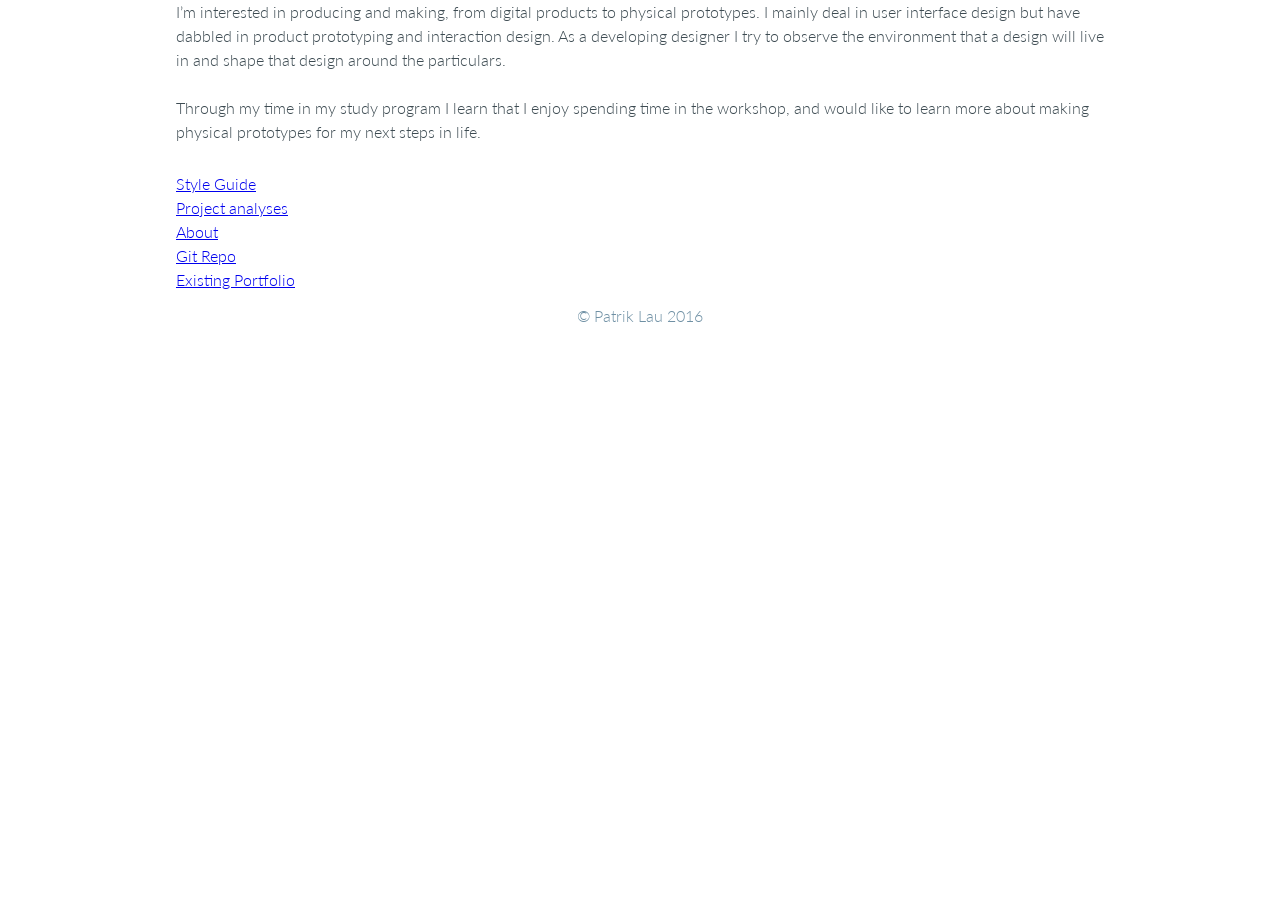
==== app/about.html @ df5f6fa4 "Initial commit and previous work" ====
<!DOCTYPE html>
<html lang="en">
  <head>
  <meta name="viewport" content="width=device-width,initial-scale=1,maximum-scale=1">
  <meta name="description" content="Patrik Lau an interaction design and UX designer.">
	<meta http-equiv="Content-Type" content="text/html; charset=UTF-8" />
	<title>PLau</title>
  <link href='https://fonts.googleapis.com/css?family=Lato:100,200,300,400,500,600,700,800,900' rel='stylesheet' type='text/css'>
	<link href="css/grids.css" rel="stylesheet">
	<link href="css/main.css" rel="stylesheet">
	<!-- <link href="css/animations.css" rel="stylesheet"> Not needed ATM -->
  <link href="css/font-awesome.css" rel="stylesheet">
  </head>
  <body>
    <section id="about" class="col-12">
      <div class="fixedsize centered">
				<p>
          I’m interested in producing and making, from digital products to physical prototypes. I mainly deal in user interface design but have dabbled in product prototyping and interaction design. As a developing designer I try to observe the environment that a design will live in and shape that design around the particulars.
        </p>
				<p>
          Through my time in my study program I learn that I enjoy spending time in the workshop, and would like to learn more about making physical prototypes for my next steps in life.
        </p>
			</div>
    </section>
    <footer class="col-12 footer">
      <div class="fixedsize centered">
        <ul>
          <li>
            <a href="styleguide.html">Style Guide</a>
          </li>
          <li>
            <a href="analyses.html">Project analyses</a>
          </li>
          <li>
            <a href="about.html">About</a>
          </li>
          <li>
            <a href="https://github.com/icyTan/portfolio">Git Repo</a>
          </li>
          <li>
            <a href="http://getpatlau.com/about.html">Existing Portfolio</a>
          </li>
        </ul>
        <p class="footer-copyright">© Patrik Lau 2016</p>
      </div>
    </footer>
  </body>
</html>
---- app/css/grids.css ----
/* Grid */
*, *::after, *::before {
  -webkit-box-sizing: border-box;
  -moz-box-sizing: border-box;
	box-sizing: border-box;
}

[class*='col-']{
  display:inline-block;
  float: left;
	padding: 0;
  /* To have all columns on low res be full sized*/
  width:100%;
  /* This is for content fixing, not the correct fix need to source a better fix*/
  min-height: 1px;
}


/* Makes the any col have content */
[class*='col-']::before, [class*='col-']::after{
  content: "";
  display: block;
}

[class*='col-']::after{
  clear:both;
}

@media (min-width:50em) {
  .col-1 {
  	width:8.33%;
  }
  .col-2 {
  	width:16.66%;
  }
  .col-3 {
  	width:25%;
  }
  .col-4 {
  	width:33.33%;
  }
  .col-5 {
  	width:41.66%;
  }
  .col-6 {
  	width:50%;
  }
  .col-7 {
  	width:58.33%;
  }
  .col-8 {
  	width:66.66%;
  }
  .col-9 {
  	width:75%;
  }
  .col-10 {
  	width:83.33%;
  }
  .col-11 {
  	width:91.66%;
  }
  .col-12 {
  	width:100%;
  }
}

@media (min-width:75em){
  .col-1 {
  	width:8.33%;
  }
  .col-2 {
  	width:16.66%;
  }
  .col-3 {
  	width:25%;
  }
  .col-4 {
  	width:33.33%;
  }
  .col-5 {
  	width:41.66%;
  }
  .col-6 {
  	width:50%;
  }
  .col-7 {
  	width:58.33%;
  }
  .col-8 {
  	width:66.66%;
  }
  .col-9 {
  	width:75%;
  }
  .col-10 {
  	width:83.33%;
  }
  .col-11 {
  	width:91.66%;
  }
  .col-12 {
  	width:100%;
  }
}
---- app/css/main.css ----
/* Size fixing and pre-adjustments*/
html, body, div, span, applet, object, iframe, h1, h2, h3, h4, h5, h6, p, blockquote, pre, a, abbr, acronym, address, big, cite, code, del, dfn, em, img, ins, kbd, q, s, samp, small, strike, strong, sub, sup, tt, var, b, u, i, center, dl, dt, dd, ol, ul, li, fieldset, form, label, legend, table, caption, tbody, tfoot, thead, tr, th, td, article, aside, canvas, details, embed, figure, figcaption, footer, header, hgroup, menu, nav, output, ruby, section, summary, time, mark, audio, video {
  margin: 0;
  padding: 0;
  border: 0;
  font-size: 100%;
  font: inherit;
  vertical-align: baseline;
}

article, aside, details, figcaption, figure, footer, header, hgroup, menu, nav, section {
  display: block;
}

html{
  height:100%;
}

/* From exising portfolio */
/* Main elements */
body{
  height: 100%;
  background-color: #fff;
  font-family: 'Lato',Arial,sans-serif;
  font-weight: 300;
  font-size: 1rem;
  line-height: 1;
  color: #3D4B52;
  -webkit-tap-highlight-color: transparent;
}

p{
	line-height: 1.5;
	margin-bottom: 1.5rem;
	font-weight:300;
}

h1{
	margin-bottom: 1.5rem;
	font-weight: 700;
	font-size: 2.25rem;
	line-height: 1.25;
}

h2{
	margin-bottom: 1.5rem;
    font-weight: 500;
    font-size: 1.6875rem;
    line-height: 1.25;
    color: #FF5A36;
}

h3{
	margin-bottom: 1rem;
    font-weight: 500;
    font-size: 1.6875rem;
    line-height: 1;
    color: #FF5A36;
}

/* Alignment classes */
.fixedsize {
  max-width: 960px;
}

.centered{
	width: 100%;
	margin-right: auto;
	margin-left: auto;
	padding-left: 1rem;
	padding-right: 1rem;
}

/*footer from existing portfolio*/
footer ul{
  list-style-type: none;
}

footer li{
  margin-top: 0.5em;
}

.footer{
	display: table-row;
	height: 1px;
}

.footer-contact{
	padding-top: 3rem;
	font-size: 1.3125rem;
	text-align: center;
	color: #6F90A4;
}

.footer-contact-btn{
	margin-top: 1rem;
	margin-bottom: 1.5rem;
}

.footer-copyright{
	margin-top:1rem;
	margin-bottom: 3rem;
	font-size: 1rem;
	text-align: center;
	color:#6F90A4;
}
---- app/css/animations.css ----
/* Sticky Header from existing portfolio */
/*header*/
.header-bar{
	transition: height 0.25s, box-shadow 0.25s, background-color 0.125s;
    position: fixed;
    z-index: 10;
    width: 100%;
    height: 6.25rem;
    background-color: transparent;
    box-shadow: none;
}

.header-bar.-sticky{
	height: 3.75rem;
    background-color: #fff;
    box-shadow: 0 1px 6px rgba(0,0,0,0.12);
}

.header-bar-nav{
	padding-left:0;
	list-style: none;
}

.header-bar-nav>li{
	display: inline-block;
}

.header-bar-logo>a{
	color: #FF5A36;
}

.header-bar-logo{
	transition: opacity 0.125s, padding-top 0.25s, width 0.25s, height 0.25s;
	padding-top: 3.9375rem;
    padding-left: 0rem;
	margin-left: auto;
	font-weight: 700;
    text-transform: uppercase;
}

.header-bar-logo>a{
	text-decoration: none;
	font-size: 2rem;
}

.header-bar-nav-item{
	transition: opacity 0.35s, padding-top 0.25s;
    display: inline-block;
    float: left;
    padding-top: 3.9375rem;
    padding-left: 1rem;
    font-size: 0.875rem;
    font-weight: 700;
    text-transform: uppercase;
    text-decoration: none;
    color: #FF5A36;
}

.header-bar-nav-item.-active{
    color: #0891e1;
}

.header-bar-nav-item:hover{
	color: #0891e1;
}

.header-bar-nav-item>p{
	transition:color 0.125s;
	cursor:pointer;
	margin-bottom: 0;
	font-size:0.875rem;
	font-weight: 600;
}

/*header sticky*/

.header-bar.-sticky{
	height: 3.75rem;
    background-color: #fff;
    box-shadow: 0 1px 6px rgba(0,0,0,0.12);
}

.header-bar.-sticky .header-bar-nav-item{
    padding-top: 1.75rem;
    padding-bottom: 0.9375rem;
}

.header-bar.-sticky .header-bar-logo{
	padding-top: 1.2rem;
	padding-bottom: 0.9375rem;
}


/*transition*/
.enter-transition-target{
	transition: opacity 0.35s;
    opacity: 0;
    /*transform: translateY(-25px);*/
}
.-loaded{
    opacity: 1;
    /*transform: translateY(0);*/
}
.-unloading{
	opacity: 0;
	/*transform: translate(-25px);*/
}
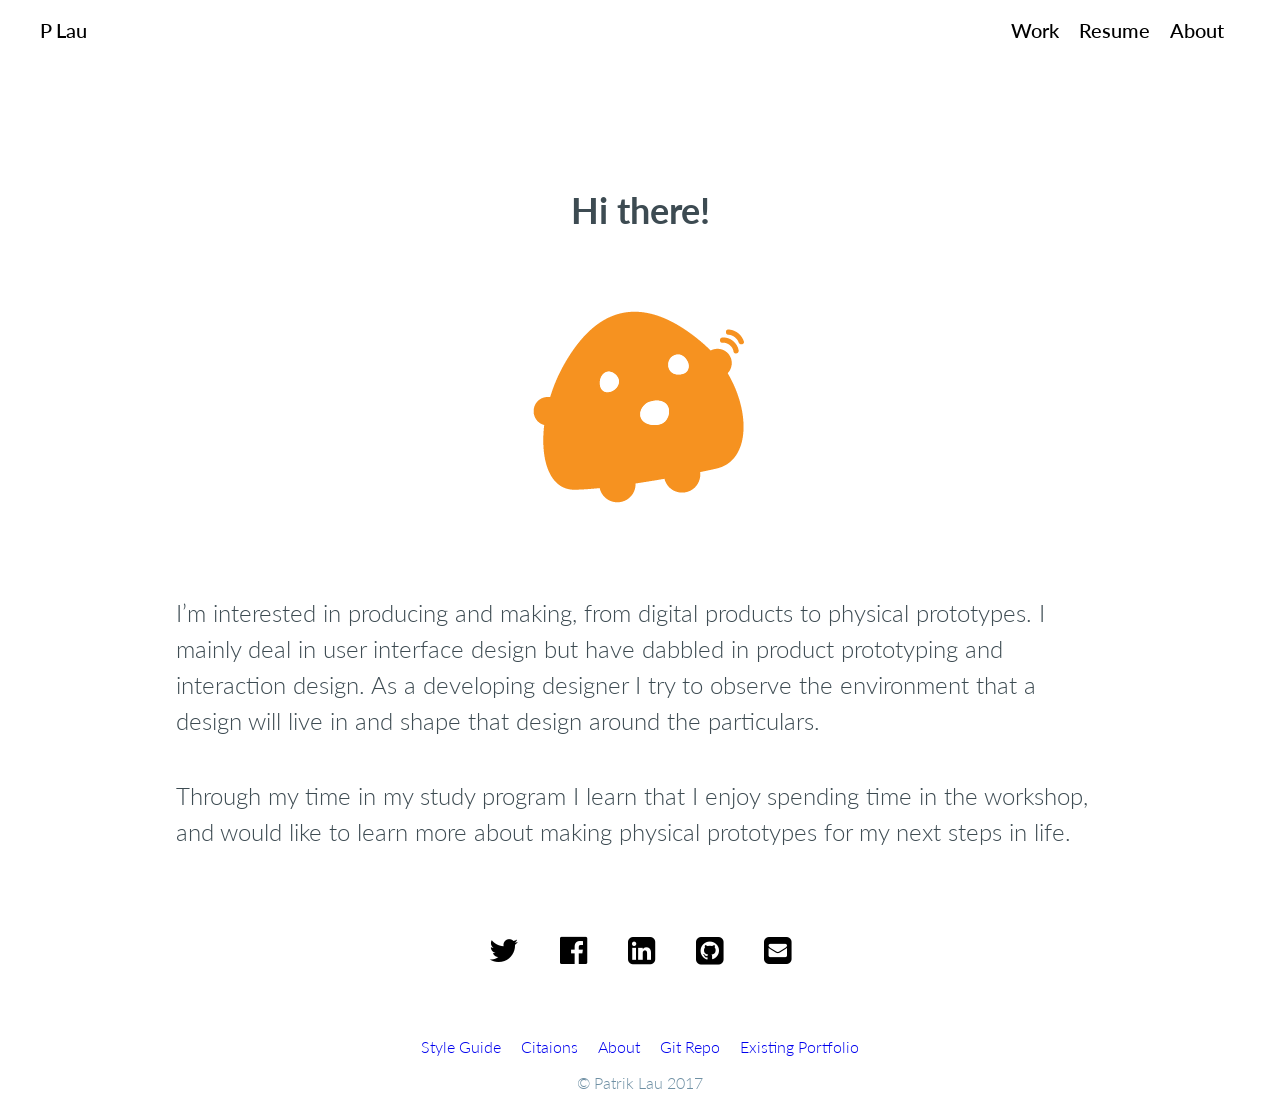
==== commit cbf9a4a0: "Style guide and ciations pages finished, main page finished, mobile finished" ====
--- a/app/about.html
+++ b/app/about.html
@@ -6,43 +6,88 @@
 	<meta http-equiv="Content-Type" content="text/html; charset=UTF-8" />
 	<title>PLau</title>
   <link href='https://fonts.googleapis.com/css?family=Lato:100,200,300,400,500,600,700,800,900' rel='stylesheet' type='text/css'>
-	<link href="css/grids.css" rel="stylesheet">
-	<link href="css/main.css" rel="stylesheet">
+  <link href="css/animations.css" rel="stylesheet" />
+	<link href="css/grids.css" rel="stylesheet" />
+	<link href="css/main.css" rel="stylesheet" />
 	<!-- <link href="css/animations.css" rel="stylesheet"> Not needed ATM -->
   <link href="css/font-awesome.css" rel="stylesheet">
   </head>
   <body>
-    <section id="about" class="col-12">
-      <div class="fixedsize centered">
-				<p>
-          I’m interested in producing and making, from digital products to physical prototypes. I mainly deal in user interface design but have dabbled in product prototyping and interaction design. As a developing designer I try to observe the environment that a design will live in and shape that design around the particulars.
-        </p>
-				<p>
+    <!-- <div class="centerline">
+
+    </div> -->
+    <div class="header-container col-12">
+      <header id="header" class="header">
+        <div class="name">
+          <a href="/">P Lau</a>
+        </div>
+        <div class="links">
+          <a href="/">Work</a>
+          <a href="/docs/ResumeSummer2016.pdf">Resume</a>
+          <a href="/about.html">About</a>
+        </div>
+      </header>
+    </div>
+    <div class="col-12">
+      <div class="hero fixedsize centered">
+        <h1>
+          Hi there!
+        </h1>
+        <a href="/about.html"><img class="logo-personal" src="img/logo_personal@2x.png" /></a>
+      </div>
+    </div>
+    <div class="col-12">
+      <p class="fixedsize centered">
+        I’m interested in producing and making, from digital products to physical prototypes. I mainly deal in user interface design but have dabbled in product prototyping and interaction design. As a developing designer I try to observe the environment that a design will live in and shape that design around the particulars.
+      </p>
+      <p class="fixedsize centered">
           Through my time in my study program I learn that I enjoy spending time in the workshop, and would like to learn more about making physical prototypes for my next steps in life.
-        </p>
-			</div>
+      </p>
+    </div>
+    <section class="col-12">
+      <div class="logo fixedsize centered">
+        <ul class="socialmedia">
+          <li>
+            <a id="footer-twitter" href="https://twitter.com/patrik_lau" target="_blank"><i class="fa fa-twitter fa-2x btn-social-media" aria-hidden="true"></i></a>
+          </li>
+          <li>
+            <a id="footer-facebook" href="https://www.facebook.com/adepthunter" target="_blank"><i class="fa fa-facebook-official fa-2x btn-social-media" aria-hidden="true"></i></a>
+          </li>
+          <li>
+            <a id="footer-linkedin" href="https://ca.linkedin.com/pub/patrik-lau/77/953/b55" target="_blank"><i class="fa fa-linkedin-square fa-2x btn-social-media" aria-hidden="true"></i></a>
+          </li>
+          <li>
+            <a id="footer-github" href="https://github.com/sfu-pflau/portfolio" target="_blank"><i class="fa fa-github-square fa-2x btn-social-media" aria-hidden="true"></i></a>
+          </li>
+          <li>
+            <a id="footer-mail" href="mailto:get.patlau@gmail.com" target="_blank"><i class="fa fa-envelope-square fa-2x btn-social-media" aria-hidden="true"></i></a>
+          </li>
+        </ul>
+      </div>
     </section>
-    <footer class="col-12 footer">
+    <footer class="col-12 footer clearfix">
       <div class="fixedsize centered">
         <ul>
           <li>
-            <a href="styleguide.html">Style Guide</a>
+            <a href="/styleguide.html">Style Guide</a>
           </li>
           <li>
-            <a href="analyses.html">Project analyses</a>
+            <a href="/ciations.html">Citaions</a>
           </li>
           <li>
-            <a href="about.html">About</a>
+            <a href="/about.html">About</a>
           </li>
           <li>
-            <a href="https://github.com/icyTan/portfolio">Git Repo</a>
+            <a href="https://github.com/sfu-pflau/portfolio">Git Repo</a>
           </li>
           <li>
             <a href="http://getpatlau.com/about.html">Existing Portfolio</a>
           </li>
         </ul>
-        <p class="footer-copyright">© Patrik Lau 2016</p>
+        <p class="footer-copyright">© Patrik Lau 2017</p>
       </div>
     </footer>
-  </body>
-</html>
+    <script src="https://code.jquery.com/jquery-2.2.0.min.js"></script>
+    <script src="/js/main.js"></script>
+    </body>
+    </html>
--- a/app/css/main.css
+++ b/app/css/main.css
@@ -29,10 +29,19 @@
   -webkit-tap-highlight-color: transparent;
 }
 
+a {
+  text-decoration: none;
+}
+
+a:hover {
+  text-decoration: underline;
+}
+
 p{
 	line-height: 1.5;
-	margin-bottom: 1.5rem;
+	margin-bottom: 3%;
 	font-weight:300;
+  font-size:1.5rem;
 }
 
 h1{
@@ -47,7 +56,6 @@
     font-weight: 500;
     font-size: 1.6875rem;
     line-height: 1.25;
-    color: #FF5A36;
 }
 
 h3{
@@ -55,7 +63,6 @@
     font-weight: 500;
     font-size: 1.6875rem;
     line-height: 1;
-    color: #FF5A36;
 }
 
 /* Alignment classes */
@@ -71,6 +78,203 @@
 	padding-right: 1rem;
 }
 
+/* https://stackoverflow.com/questions/1179928/how-can-i-put-a-vertical-line-down-the-center-of-a-div */
+/* Used to center align items visually */
+.centerline{
+  position: absolute;
+   width:100%;
+   height:100%;
+   background: linear-gradient(to right,
+                               transparent 0%,
+                               transparent calc(50% - 0.81px),
+                               black calc(50% - 0.8px),
+                               black calc(50% + 0.8px),
+                               transparent calc(50% + 0.81px),
+                               transparent 100%);
+}
+
+/* header stuff */
+.header-container{
+  height:60px;
+}
+.header{
+  padding: 20px 40px;
+  position: fixed;
+  /* https://stackoverflow.com/questions/25982135/why-does-left-50-transform-translatex-50-horizontally-center-an-element */
+  /* This centers it across all devices!*/
+  left: 50%;
+  transform: translateX(-50%);
+  width: 100%;
+  box-sizing: border-box;
+  background-color: rgba(255,255,255,0.9);
+  z-index: 10;
+
+  transition: all 0.5s ease-in-out;
+}
+/* http://webdesignerwall.com/tutorials/easy-css-animation-transition-transforms */
+/* CSS translations */
+.header.-sticky{
+  width: 100%;
+}
+
+.header div{
+  display:inline-block;
+}
+
+.header .name{
+  float:left;
+}
+
+.header .links{
+  float:right;
+}
+
+.header a{
+  font-size: 20px;
+  font-weight: 500;
+  color: black;
+}
+
+.header a:hover{
+  text-decoration: underline;
+}
+
+.header a:visited{
+  color:black;
+}
+
+.links{
+  display: flex;
+}
+
+.links a{
+  margin-right: 1rem;
+}
+
+.links a{
+  display: inline-block;
+}
+
+.socialmedia{
+  margin-top: 7%;
+}
+
+.socialmedia a{
+  color:black;
+  transition: all 0.2s ease-in-out
+}
+
+.socialmedia a:hover{
+  color:#FF5A36;
+}
+
+.socialmedia li{
+margin: 0 2%;
+}
+
+/* hero stuff */
+.hero{
+  margin-top: 10%;
+  text-align: center;
+  padding-bottom: 3%;
+}
+
+/* section container*/
+.section-container{
+  padding-bottom: 5%;
+}
+
+/* project preview */
+.project-preview{
+  height: 300px;
+}
+.display-container{
+  display: block;
+  height: 250px;
+  /*border: 1px solid #000;*/
+}
+
+.project-preview-background{
+  /*opacity: 0.25;
+  background-color: #6441A4;
+  width:100%;*/
+  display:none;
+}
+
+.logo {
+}
+
+.logo-personal {
+  margin:0 auto;
+  display: block;
+}
+
+.project-preview-paragraph p {
+  color: #6441A4;
+  font-weight: 500;
+  font-size: 1.2rem;
+}
+
+.item-twitch{
+  background-color: rgba(100,65,164,0.25);
+  width:100%;
+  text-align: center;
+}
+
+.item-twitch .project-preview-paragraph{
+  position: relative;
+  top: 50%;
+  transform: translateY(-50%);
+}
+
+.socialmedia{
+  text-align: center;
+}
+
+.socialmedia li{
+  display:inline-block;
+}
+
+/* Project Pages */
+.page-title{
+  margin-top: 10%;
+  text-align: center;
+  padding-bottom: 3%;
+  font-size: 3rem;
+}
+
+.page-twitch h1{
+  color: #6441A4;
+}
+.page-twitch a{
+  color: #6441A4;
+}
+
+.large-margins{
+  margin-top:5%;
+  margin-bottom:5%;
+}
+
+.center-block-title{
+  margin-top: 3%;
+  text-align: left;
+  margin-bottom: 2%;
+  font-size: 2rem;
+}
+
+.center-block-subtitle{
+  margin-top: 10%;
+  text-align: left;
+  margin-bottom: 1.3rem;
+  font-size: 2rem;
+}
+
+.caption{
+  text-align: center;
+  font-size:1rem;
+  font-weight:300;
+}
+
 /*footer from existing portfolio*/
 footer ul{
   list-style-type: none;
@@ -78,11 +282,16 @@
 
 footer li{
   margin-top: 0.5em;
+  margin-left: 0.5rem;
+  margin-right: 0.5rem;
+  display: inline-block;
 }
 
 .footer{
 	display: table-row;
 	height: 1px;
+  text-align: center;
+  margin-top:10%;
 }
 
 .footer-contact{
@@ -90,11 +299,6 @@
 	font-size: 1.3125rem;
 	text-align: center;
 	color: #6F90A4;
-}
-
-.footer-contact-btn{
-	margin-top: 1rem;
-	margin-bottom: 1.5rem;
 }
 
 .footer-copyright{
@@ -104,3 +308,143 @@
 	text-align: center;
 	color:#6F90A4;
 }
+
+.cite-item{
+  margin-top:5%;
+  margin-bottom:3%;
+}
+
+.style-item{
+  margin-top:5%;
+  margin-bottom:3%;
+}
+.style-item h3{
+  margin-top:2%;
+  margin-bottom:2%;
+}
+
+/* http://cssmojo.com/the-very-latest-clearfix-reloaded/ */
+.clearfix:after {
+    content:" ";
+    display:block;
+    clear:both;
+}
+
+@media only screen and (min-width: 481px){
+  p{
+  	line-height: 1.5;
+  	margin-bottom: 3%;
+  	font-weight:300;
+    font-size:1.5rem;
+  }
+
+  h1{
+  	margin-bottom: 1.5rem;
+  	font-weight: 700;
+  	font-size: 2.25rem;
+  	line-height: 1.25;
+  }
+
+  h2{
+  	margin-bottom: 1.5rem;
+      font-weight: 500;
+      font-size: 1.6875rem;
+      line-height: 1.25;
+  }
+
+  h3{
+  	margin-bottom: 1rem;
+      font-weight: 500;
+      font-size: 1.6875rem;
+      line-height: 1;
+  }
+
+  /* http://webdesignerwall.com/tutorials/easy-css-animation-transition-transforms */
+  /* CSS translations */
+  .header.-sticky{
+    width: 66%;
+  }
+
+  .socialmedia{
+    margin-top: 5%;
+  }
+
+  /* hero stuff */
+  .hero{
+    margin-top: 10%;
+    text-align: center;
+    padding-bottom: 3%;
+  }
+
+  /* section container*/
+  .section-container{
+    padding-bottom: 5%;
+  }
+
+  /* project preview */
+  .project-preview{
+    height: 300px;
+  }
+  .display-container{
+    display: block;
+    position: relative;
+    height: auto;
+    /*border: 1px solid #000;*/
+  }
+
+  .display-container *{
+    position: absolute;
+  }
+  .display-container .item-left{
+    margin: 10% 25% 10% 10px;
+    border: 1px solid #000;
+  }
+  .display-container .item-right{
+    margin: 10% 25% 10% 150px;
+    border: 1px solid #000;
+  }
+
+  .logo{
+    left:-3rem;
+  }
+
+  .project-preview-background{
+    display:block;
+    opacity: 0.25;
+    z-index: 1;
+    top:50px;
+    left:50px;
+  }
+
+  .project-preview-paragraph p {
+    color: #6441A4;
+    font-weight: 500;
+    font-size: 1.2rem;
+    top: 6.5rem;
+    left: -4rem;
+    width:300px;
+    z-index: 2;
+  }
+
+  .item-twitch .project-preview-paragraph{
+    display: block;
+    left: 12rem;
+    top: 8rem;
+    padding:0;
+  }
+  .large-margins{
+    margin-top:5%;
+    margin-bottom:5%;
+  }
+
+  .center-block-title{
+    font-size: 3rem;
+  }
+  .center-block-subtitle{
+    margin-top: 3%;
+  }
+
+  .footer{
+    margin-top: 5%;
+  }
+}
